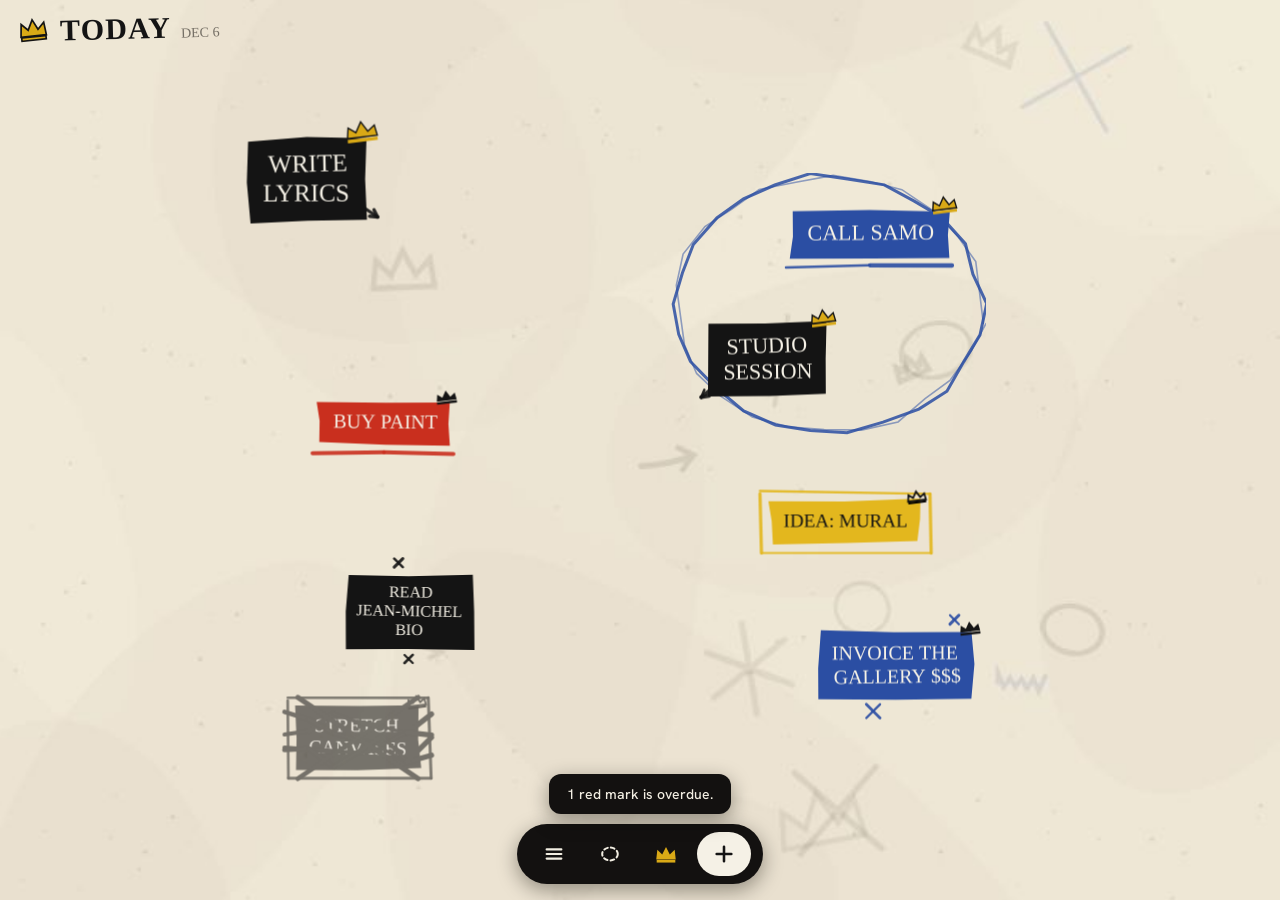
==== basquiat/index.html @ f9c1f197 "added basquiat" ====
<!DOCTYPE html>
<html lang="en">
<head>
  <meta charset="UTF-8" />
  <meta name="viewport" content="width=device-width, initial-scale=1.0, maximum-scale=1.0, user-scalable=no, viewport-fit=cover" />
  <meta name="theme-color" content="#efe7d6" />
  <title>Basquiat / Todo — Todada</title>
  <link rel="preconnect" href="https://fonts.googleapis.com" />
  <link rel="preconnect" href="https://fonts.gstatic.com" crossorigin />
  <link href="https://fonts.googleapis.com/css2?family=Permanent+Marker&family=Hanken+Grotesk:wght@400;600;700&display=swap" rel="stylesheet" />
  <link rel="stylesheet" href="style.css?v=3" />
</head>
<body>

  <!-- The canvas. Tasks live as marks. -->
  <div class="stage" id="stage">
    <div class="rings" id="rings"></div>
    <div class="marks" id="marks"></div>
    <canvas class="scratch" id="scratch"></canvas>
    <div class="hint" id="hint" hidden>
      <p>NOT JUST TASKS.<br/>MARKS.</p>
      <p class="hint-sub">tap + and draw something</p>
    </div>
  </div>

  <header class="topbar">
    <svg class="crown-logo" viewBox="0 0 24 18" aria-hidden="true"><path d="M3 14 L4 5 L8.5 9.5 L12 2.5 L15.5 9.5 L20 5 L21 14 Z" /><rect x="3.4" y="14.5" width="17.2" height="2.4" /></svg>
    <h1 class="day-title" id="dayTitle">Today</h1>
    <span class="day-date" id="dayDate"></span>
  </header>

  <!-- draw-mode chrome -->
  <div class="drawbar" id="drawbar" hidden>
    <button class="draw-cancel" id="drawCancel" aria-label="Cancel">✕</button>
    <div class="pens">
      <button class="pen" data-pen="black" aria-label="Black — major / focus"></button>
      <button class="pen" data-pen="red" aria-label="Red — urgent / fire"></button>
      <button class="pen" data-pen="blue" aria-label="Blue — work / projects"></button>
      <button class="pen" data-pen="yellow" aria-label="Yellow — ideas / maybe"></button>
    </div>
    <button class="draw-done" id="drawDone" aria-label="Done drawing">✓</button>
  </div>
  <div class="draw-hint" id="drawHint" hidden>MAKE A MARK.<br/><span>a box, a line, a crown, a scribble</span></div>
  <div class="draw-hint lasso-hint" id="lassoHint" hidden>BUILD A CREW.<br/><span>circle the marks that move together</span></div>

  <nav class="bottombar" id="bottombar">
    <button class="bar-btn" id="layersBtn" aria-label="Layers">
      <svg viewBox="0 0 24 24" fill="none" stroke="currentColor" stroke-width="2.4" stroke-linecap="round"><path d="M4 7h16M4 12h16M4 17h16"/></svg>
    </button>
    <button class="bar-btn" id="lassoBtn" aria-label="Lasso a crew">
      <svg viewBox="0 0 24 24" fill="none" stroke="currentColor" stroke-width="2.2" stroke-linecap="round" stroke-dasharray="4 3.4"><ellipse cx="12" cy="12" rx="8.5" ry="7"/></svg>
    </button>
    <button class="bar-btn crown-btn" id="crownBtn" aria-label="The day">
      <svg viewBox="0 0 24 18"><path d="M3 14 L4 5 L8.5 9.5 L12 2.5 L15.5 9.5 L20 5 L21 14 Z"/><rect x="3.4" y="14.5" width="17.2" height="2.4"/></svg>
    </button>
    <button class="bar-btn add-btn" id="addBtn" aria-label="Make a mark">
      <svg viewBox="0 0 24 24" fill="none" stroke="currentColor" stroke-width="2.8" stroke-linecap="round"><path d="M12 4v16M4 12h16"/></svg>
    </button>
  </nav>

  <!-- name-it overlay -->
  <div class="name-overlay" id="nameOverlay" hidden>
    <div class="name-block">
      <textarea id="nameInput" rows="2" placeholder="GIVE IT VOICE" maxlength="60" autocomplete="off"></textarea>
      <div class="name-actions">
        <button id="nameCancel">SCRAP IT</button>
        <button id="nameDone">MAKE IT</button>
      </div>
    </div>
  </div>

  <!-- inspect panel -->
  <div class="backdrop" id="backdrop" hidden></div>
  <section class="panel" id="inspect" hidden></section>

  <!-- layers sheet -->
  <section class="panel" id="layersSheet" hidden>
    <div class="panel-head">
      <h2>Layers</h2>
      <button class="panel-x" data-close aria-label="Close">✕</button>
    </div>
    <ul class="layer-list" id="layerList"></ul>
    <p class="panel-note">Show or hide layers. Each layer is a different mood, world, or context.</p>
  </section>

  <!-- the day sheet: notices, palette, archive -->
  <section class="panel" id="daySheet" hidden>
    <div class="panel-head">
      <h2>The Day</h2>
      <button class="panel-x" data-close aria-label="Close">✕</button>
    </div>
    <ul class="notices" id="notices"></ul>
    <h3 class="panel-sub">The Colors</h3>
    <ul class="palette">
      <li><i style="background:#141414"></i>BLACK <span>major / focus</span></li>
      <li><i style="background:#c92f1e"></i>RED <span>urgent / fire</span></li>
      <li><i style="background:#2b4ea3"></i>BLUE <span>work / projects</span></li>
      <li><i style="background:#e3b71e"></i>YELLOW <span>ideas / maybe</span></li>
      <li><i style="background:#f5f1e6;outline:1px solid #555"></i>WHITE <span>done / ghosts</span></li>
    </ul>
    <div class="day-actions">
      <button id="saveImage">SAVE IMAGE</button>
      <button id="archiveDay">ARCHIVE DAY</button>
    </div>
  </section>

  <div class="toast" id="toast" hidden>
    <span id="toastText"></span>
    <button id="toastAction" hidden></button>
  </div>

  <script src="app.js?v=3"></script>
</body>
</html>
---- basquiat/style.css ----
/* Basquiat / Todo — not organized. not perfect. but real. */

* { box-sizing: border-box; margin: 0; padding: 0; }

[hidden] { display: none !important; }

:root {
  --paper: #efe7d6;
  --ink: #141414;
  --red: #c92f1e;
  --blue: #2b4ea3;
  --yellow: #e3b71e;
  --gold: #d9a916;
  --ghost: #f5f1e6;
  --chrome: #131110;
  --chrome-ink: #f2eee2;
  --chrome-dim: #9c968a;
  --font-marker: 'Permanent Marker', cursive;
  --font-body: 'Hanken Grotesk', system-ui, sans-serif;
  --safe-top: env(safe-area-inset-top, 0px);
  --safe-bottom: env(safe-area-inset-bottom, 0px);
}

html, body {
  height: 100%;
  overflow: hidden;
  overscroll-behavior: none;
  background: var(--paper);
  font-family: var(--font-body);
  color: var(--ink);
  -webkit-user-select: none;
  user-select: none;
  -webkit-touch-callout: none;
  -webkit-tap-highlight-color: transparent;
}

/* ---------- the canvas ---------- */

.stage {
  position: fixed;
  inset: 0;
  touch-action: none;
  background-color: var(--paper);
  background-size: cover;
  background-position: center;
  cursor: crosshair;
}

.rings, .marks { position: absolute; inset: 0; }
.rings { pointer-events: none; }
.ring { position: absolute; }
.ring canvas { display: block; }

.mark {
  position: absolute;
  translate: -50% -50%;
  cursor: pointer;
  transition: opacity 0.3s ease, filter 0.3s ease;
  will-change: left, top;
}
.mark canvas { display: block; pointer-events: none; }
.mark.done { opacity: 0.55; filter: grayscale(0.65); }
.mark.dragging { transition: none; z-index: 6; }
.mark.new { animation: stamp-in 0.28s cubic-bezier(0.2, 1.4, 0.4, 1) both; }
@keyframes stamp-in {
  from { scale: 1.5; opacity: 0; rotate: 3deg; }
  to   { scale: 1; opacity: 1; rotate: 0deg; }
}
.mark.fading { opacity: 0; scale: 0.7; transition: opacity 0.28s ease, scale 0.28s ease; }
.mark.slashing { animation: slash-jolt 0.3s ease both; }
@keyframes slash-jolt {
  0% { rotate: 0deg; } 30% { rotate: -3deg; scale: 0.97; }
  65% { rotate: 2deg; } 100% { rotate: 0deg; scale: 1; }
}

.scratch {
  position: absolute;
  inset: 0;
  width: 100%;
  height: 100%;
  pointer-events: none;
  z-index: 8;
}

.hint {
  position: absolute;
  left: 50%; top: 42%;
  translate: -50% -50%;
  text-align: center;
  pointer-events: none;
  font-family: var(--font-marker);
  font-size: 30px;
  line-height: 1.3;
  color: rgba(20, 17, 12, 0.4);
  rotate: -2deg;
  width: 90%;
}
.hint .hint-sub { font-size: 18px; margin-top: 16px; opacity: 0.8; }

/* ---------- chrome ---------- */

.topbar {
  position: fixed;
  top: calc(12px + var(--safe-top));
  left: 16px;
  display: flex;
  align-items: center;
  gap: 10px;
  pointer-events: none;
  z-index: 20;
}
.crown-logo {
  width: 34px; height: 26px;
  fill: var(--gold);
  stroke: var(--ink);
  stroke-width: 1.2;
  rotate: -6deg;
}
.day-title {
  font-family: var(--font-marker);
  font-size: 30px;
  letter-spacing: 0.04em;
  text-transform: uppercase;
  rotate: -1.5deg;
}
.day-date {
  font-family: var(--font-marker);
  font-size: 14px;
  color: rgba(20, 17, 12, 0.55);
  rotate: -2deg;
  margin-top: 8px;
}

.bottombar {
  position: fixed;
  bottom: calc(16px + var(--safe-bottom));
  left: 50%;
  translate: -50%;
  display: flex;
  align-items: center;
  gap: 6px;
  background: var(--chrome);
  border-radius: 999px;
  padding: 8px 12px;
  box-shadow: 0 6px 20px rgba(15, 12, 6, 0.4);
  z-index: 20;
}
.bar-btn {
  width: 50px; height: 44px;
  border: none;
  background: transparent;
  color: var(--chrome-ink);
  display: grid;
  place-items: center;
  cursor: pointer;
  border-radius: 999px;
  touch-action: manipulation;
}
.bar-btn svg { width: 22px; height: 22px; }
.bar-btn:active { scale: 0.9; }
.bar-btn.active { background: rgba(255, 255, 255, 0.14); }
.crown-btn svg { width: 26px; height: 20px; fill: var(--gold); }
.add-btn {
  background: var(--ghost);
  color: var(--ink);
  width: 54px;
}

/* ---------- draw mode ---------- */

.stage.drawing { cursor: crosshair; }
.stage.drawing .mark { pointer-events: none; }

.drawbar {
  position: fixed;
  bottom: calc(16px + var(--safe-bottom));
  left: 50%;
  translate: -50%;
  display: flex;
  align-items: center;
  gap: 14px;
  background: var(--chrome);
  border-radius: 999px;
  padding: 10px 14px;
  box-shadow: 0 6px 20px rgba(15, 12, 6, 0.4);
  z-index: 25;
}
.pens { display: flex; gap: 12px; }
.pen {
  width: 26px; height: 26px;
  border-radius: 50%;
  border: 2px solid transparent;
  cursor: pointer;
  padding: 0;
  touch-action: manipulation;
}
.pen[data-pen="black"]  { background: #2a251d; }
.pen[data-pen="red"]    { background: var(--red); }
.pen[data-pen="blue"]   { background: var(--blue); }
.pen[data-pen="yellow"] { background: var(--yellow); }
.pen.selected { border-color: var(--chrome-ink); scale: 1.15; }
.draw-cancel, .draw-done {
  width: 40px; height: 40px;
  border: none;
  border-radius: 50%;
  background: rgba(255, 255, 255, 0.1);
  color: var(--chrome-ink);
  font-size: 17px;
  cursor: pointer;
  touch-action: manipulation;
}
.draw-done { background: var(--ghost); color: var(--ink); font-weight: 700; }

.draw-hint {
  position: fixed;
  top: calc(64px + var(--safe-top));
  left: 50%;
  translate: -50%;
  z-index: 25;
  text-align: center;
  font-family: var(--font-marker);
  font-size: 22px;
  color: var(--ink);
  background: rgba(239, 231, 214, 0.85);
  padding: 8px 16px;
  border-radius: 8px;
  rotate: -1deg;
  pointer-events: none;
  width: max-content;
  max-width: 92vw;
}
.draw-hint span { font-size: 14px; opacity: 0.7; }

/* ---------- name-it ---------- */

.name-overlay {
  position: fixed;
  inset: 0;
  z-index: 60;
  background: rgba(20, 16, 10, 0.35);
  display: grid;
  place-items: center;
  padding: 24px;
}
.name-block {
  background: var(--chrome);
  width: min(88vw, 340px);
  padding: 22px 20px 14px;
  box-shadow: 8px 10px 0 rgba(15, 12, 6, 0.35);
  rotate: -1deg;
}
.name-block textarea {
  width: 100%;
  border: none;
  background: transparent;
  outline: none;
  resize: none;
  color: var(--chrome-ink);
  font-family: var(--font-marker);
  font-size: 30px;
  line-height: 1.2;
  text-transform: uppercase;
  caret-color: var(--gold);
}
.name-block textarea::placeholder { color: rgba(242, 238, 226, 0.35); }
.name-actions {
  display: flex;
  justify-content: space-between;
  margin-top: 14px;
}
.name-actions button {
  border: none;
  background: transparent;
  font-family: var(--font-marker);
  font-size: 15px;
  cursor: pointer;
  padding: 8px 10px;
  touch-action: manipulation;
}
#nameCancel { color: var(--chrome-dim); }
#nameDone { color: var(--gold); }

/* ---------- panels ---------- */

.backdrop {
  position: fixed;
  inset: 0;
  background: rgba(15, 12, 7, 0.45);
  z-index: 50;
  animation: fade-in 0.2s ease both;
}
@keyframes fade-in { from { opacity: 0; } }

.panel {
  position: fixed;
  left: 0; right: 0; bottom: 0;
  z-index: 60;
  background: var(--chrome);
  color: var(--chrome-ink);
  border-radius: 18px 18px 0 0;
  padding: 20px 20px calc(24px + var(--safe-bottom));
  box-shadow: 0 -10px 40px rgba(15, 12, 6, 0.5);
  animation: sheet-up 0.28s cubic-bezier(0.2, 0.9, 0.3, 1) both;
  max-height: 82vh;
  overflow-y: auto;
}
@keyframes sheet-up { from { translate: 0 60%; opacity: 0.4; } }

.panel-head {
  display: flex;
  align-items: center;
  justify-content: space-between;
  margin-bottom: 14px;
}
.panel-head h2 {
  font-family: var(--font-marker);
  font-size: 24px;
  letter-spacing: 0.05em;
  text-transform: uppercase;
}
.panel-x {
  border: none;
  background: rgba(255, 255, 255, 0.08);
  color: var(--chrome-ink);
  width: 32px; height: 32px;
  border-radius: 50%;
  font-size: 15px;
  cursor: pointer;
  touch-action: manipulation;
}
.panel-sub {
  font-family: var(--font-marker);
  font-size: 15px;
  letter-spacing: 0.08em;
  color: var(--chrome-dim);
  margin: 18px 4px 8px;
}
.panel-note {
  margin-top: 14px;
  font-size: 13px;
  color: var(--chrome-dim);
  text-align: center;
}

/* inspect */

.insp-title {
  font-family: var(--font-marker);
  font-size: 26px;
  line-height: 1.2;
  text-transform: uppercase;
  overflow-wrap: anywhere;
  flex: 1;
}
.insp-title input {
  width: 100%;
  border: none;
  background: rgba(255, 255, 255, 0.08);
  border-radius: 6px;
  padding: 4px 8px;
  outline: none;
  color: var(--chrome-ink);
  font: inherit;
  text-transform: uppercase;
}
.insp-row {
  display: flex;
  align-items: center;
  gap: 10px;
  margin-top: 14px;
}
.insp-label {
  font-size: 11px;
  font-weight: 700;
  letter-spacing: 0.12em;
  color: var(--chrome-dim);
  width: 64px;
  flex: none;
}
.crown-row { display: flex; gap: 4px; flex: 1; justify-content: space-between; }
.crown-pick {
  border: none;
  background: transparent;
  color: var(--chrome-dim);
  display: grid;
  place-items: center;
  gap: 2px;
  cursor: pointer;
  padding: 4px 2px;
  border-radius: 8px;
  font-size: 8.5px;
  font-weight: 700;
  letter-spacing: 0.06em;
  font-family: var(--font-body);
  touch-action: manipulation;
}
.crown-pick svg { width: 22px; height: 17px; fill: none; stroke: currentColor; stroke-width: 1.6; }
.crown-pick.on { background: rgba(255, 255, 255, 0.1); color: var(--gold); }
.crown-pick.on svg { fill: var(--gold); stroke: var(--gold); }
.chip-row { display: flex; gap: 8px; flex-wrap: wrap; flex: 1; }
.chip {
  border: 1px solid rgba(255, 255, 255, 0.2);
  background: transparent;
  color: var(--chrome-ink);
  font-family: var(--font-body);
  font-size: 12px;
  font-weight: 600;
  padding: 6px 11px;
  border-radius: 999px;
  cursor: pointer;
  touch-action: manipulation;
}
.chip.on { background: var(--chrome-ink); color: var(--chrome); border-color: var(--chrome-ink); }
.color-row { display: flex; gap: 10px; flex: 1; }
.color-pick {
  width: 24px; height: 24px;
  border-radius: 50%;
  border: 2px solid transparent;
  cursor: pointer;
  padding: 0;
  touch-action: manipulation;
}
.color-pick.on { border-color: var(--chrome-ink); }
.insp-due {
  flex: 1;
  border: none;
  background: rgba(255, 255, 255, 0.08);
  color: var(--chrome-ink);
  font-family: var(--font-body);
  font-size: 14px;
  font-weight: 600;
  padding: 9px 12px;
  border-radius: 8px;
  text-align: left;
  cursor: pointer;
  touch-action: manipulation;
}
.insp-due .overdue { color: #e0684f; }
.insp-notes {
  width: 100%;
  margin-top: 14px;
  border: none;
  background: rgba(255, 255, 255, 0.06);
  border-radius: 10px;
  padding: 10px 12px;
  outline: none;
  resize: none;
  color: var(--chrome-ink);
  font-family: var(--font-body);
  font-size: 14px;
  line-height: 1.4;
}
.insp-notes::placeholder { color: var(--chrome-dim); }
.insp-actions {
  display: flex;
  gap: 10px;
  margin-top: 16px;
}
.insp-actions button {
  flex: 1;
  border: none;
  background: rgba(255, 255, 255, 0.08);
  color: var(--chrome-ink);
  font-family: var(--font-marker);
  font-size: 14px;
  padding: 12px 6px;
  border-radius: 10px;
  cursor: pointer;
  touch-action: manipulation;
}
.insp-actions .primary { background: var(--ghost); color: var(--ink); }
.insp-actions .danger { color: #e0684f; }
.insp-date { position: absolute; width: 1px; height: 1px; opacity: 0; pointer-events: none; }

/* layers */

.layer-list { list-style: none; }
.layer-row {
  display: flex;
  align-items: center;
  gap: 13px;
  padding: 10px 6px;
}
.layer-swatch {
  width: 30px; height: 24px;
  flex: none;
  display: grid;
  place-items: center;
}
.layer-swatch i { width: 100%; height: 100%; }
.layer-name {
  flex: 1;
  font-family: var(--font-marker);
  font-size: 17px;
  letter-spacing: 0.06em;
  text-transform: uppercase;
}
.layer-count { font-size: 13px; color: var(--chrome-dim); }
.eye-btn {
  border: none;
  background: transparent;
  color: var(--chrome-ink);
  width: 40px; height: 36px;
  display: grid;
  place-items: center;
  cursor: pointer;
  touch-action: manipulation;
}
.eye-btn svg { width: 21px; height: 21px; fill: none; stroke: currentColor; stroke-width: 1.8; }
.eye-btn.off { color: var(--chrome-dim); opacity: 0.6; }

/* the day */

.notices { list-style: none; display: grid; gap: 8px; }
.notices li {
  display: flex;
  align-items: center;
  gap: 12px;
  background: rgba(239, 231, 214, 0.92);
  color: var(--ink);
  border-radius: 10px;
  padding: 11px 14px;
  font-size: 14px;
  font-weight: 600;
}
.notices li svg { width: 20px; height: 15px; fill: var(--gold); stroke: var(--ink); stroke-width: 1; flex: none; }
.notices .quiet { background: rgba(255, 255, 255, 0.06); color: var(--chrome-dim); font-weight: 400; }

.palette { list-style: none; display: grid; gap: 7px; }
.palette li {
  display: flex;
  align-items: center;
  gap: 11px;
  font-family: var(--font-marker);
  font-size: 14px;
  letter-spacing: 0.05em;
}
.palette li span {
  font-family: var(--font-body);
  font-size: 12.5px;
  color: var(--chrome-dim);
  letter-spacing: 0;
}
.palette li i { width: 16px; height: 16px; border-radius: 3px; flex: none; }

.day-actions { display: flex; gap: 10px; margin-top: 20px; }
.day-actions button {
  flex: 1;
  border: 1px solid rgba(255, 255, 255, 0.18);
  background: transparent;
  color: var(--chrome-ink);
  font-family: var(--font-marker);
  font-size: 14px;
  letter-spacing: 0.06em;
  padding: 13px 6px;
  border-radius: 10px;
  cursor: pointer;
  touch-action: manipulation;
}

/* ---------- toast ---------- */

.toast {
  position: fixed;
  bottom: calc(86px + var(--safe-bottom));
  left: 50%;
  translate: -50%;
  z-index: 45;
  background: var(--chrome);
  color: var(--chrome-ink);
  font-size: 14px;
  font-weight: 500;
  padding: 11px 18px;
  border-radius: 12px;
  box-shadow: 0 6px 20px rgba(15, 12, 6, 0.4);
  display: flex;
  align-items: center;
  gap: 14px;
  max-width: 90vw;
  animation: fade-in 0.2s ease both;
}
.toast button {
  border: none;
  background: transparent;
  color: var(--gold);
  font-family: inherit;
  font-size: 14px;
  font-weight: 700;
  cursor: pointer;
  touch-action: manipulation;
}
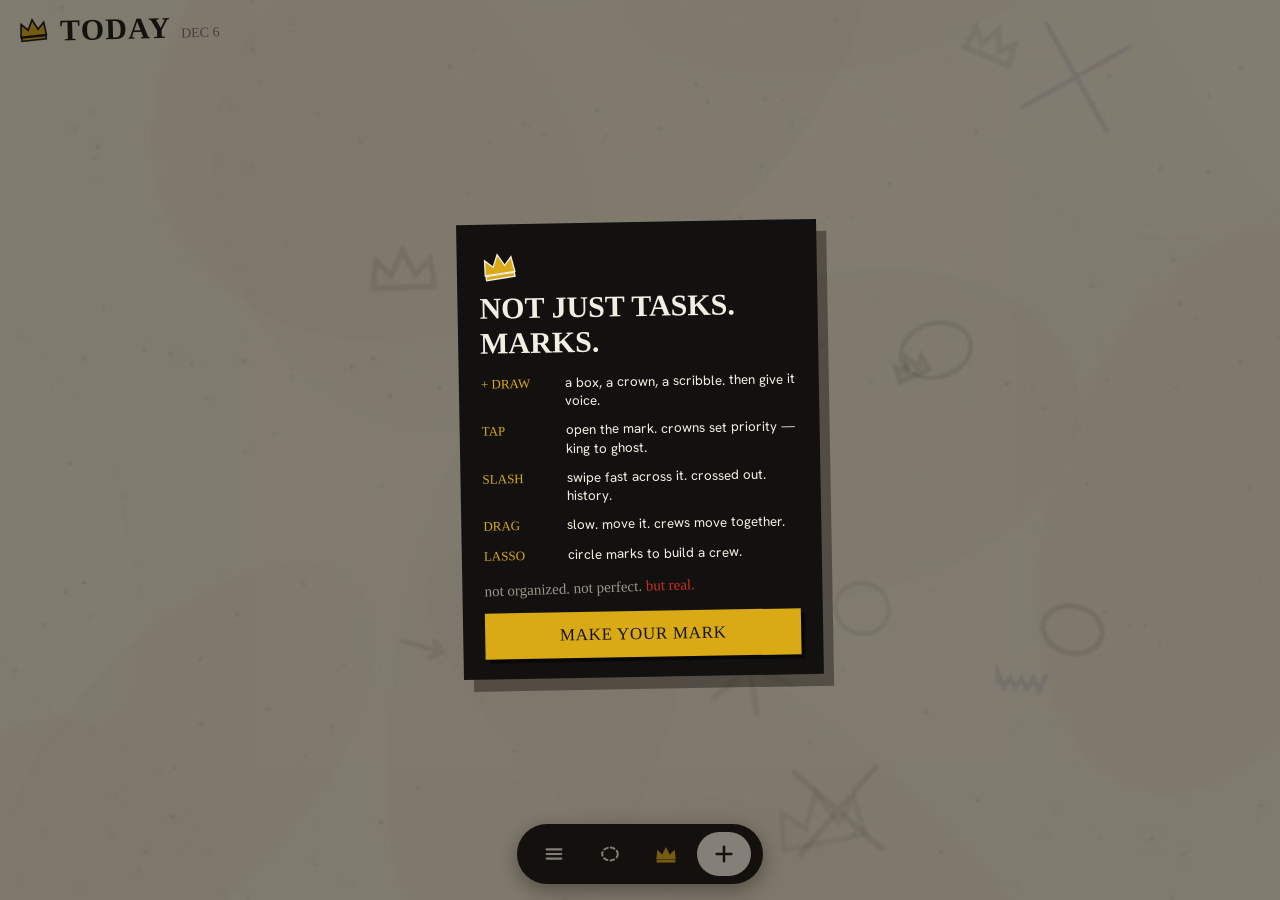
==== commit a1df1aa6: "add onboarding" ====
--- a/basquiat/index.html
+++ b/basquiat/index.html
@@ -8,7 +8,7 @@
   <link rel="preconnect" href="https://fonts.googleapis.com" />
   <link rel="preconnect" href="https://fonts.gstatic.com" crossorigin />
   <link href="https://fonts.googleapis.com/css2?family=Permanent+Marker&family=Hanken+Grotesk:wght@400;600;700&display=swap" rel="stylesheet" />
-  <link rel="stylesheet" href="style.css?v=3" />
+  <link rel="stylesheet" href="style.css?v=5" />
 </head>
 <body>
 
@@ -104,11 +104,28 @@
     </div>
   </section>
 
+  <!-- first-run onboarding -->
+  <div class="onboard" id="onboard" hidden>
+    <div class="onboard-card">
+      <svg class="ob-crown" viewBox="0 0 24 18"><path d="M3 14 L4 5 L8.5 9.5 L12 2.5 L15.5 9.5 L20 5 L21 14 Z"/><rect x="3.4" y="14.5" width="17.2" height="2.4"/></svg>
+      <h2>Not just tasks.<br/>Marks.</h2>
+      <ul class="ob-list">
+        <li><span class="ob-k">+ DRAW</span>a box, a crown, a scribble. then give it voice.</li>
+        <li><span class="ob-k">TAP</span>open the mark. crowns set priority — king to ghost.</li>
+        <li><span class="ob-k">SLASH</span>swipe fast across it. crossed out. history.</li>
+        <li><span class="ob-k">DRAG</span>slow. move it. crews move together.</li>
+        <li><span class="ob-k">LASSO</span>circle marks to build a crew.</li>
+      </ul>
+      <p class="ob-sub">not organized. not perfect. <em>but real.</em></p>
+      <button class="ob-go" id="onboardGo">MAKE YOUR MARK</button>
+    </div>
+  </div>
+
   <div class="toast" id="toast" hidden>
     <span id="toastText"></span>
     <button id="toastAction" hidden></button>
   </div>
 
-  <script src="app.js?v=3"></script>
+  <script src="app.js?v=5"></script>
 </body>
 </html>
--- a/basquiat/style.css
+++ b/basquiat/style.css
@@ -589,3 +589,84 @@
   cursor: pointer;
   touch-action: manipulation;
 }
+
+/* ---------- onboarding ---------- */
+
+.onboard {
+  position: fixed;
+  inset: 0;
+  z-index: 70;
+  background: rgba(20, 16, 10, 0.5);
+  display: grid;
+  place-items: center;
+  padding: 20px;
+  animation: fade-in 0.25s ease both;
+}
+.onboard-card {
+  position: relative;
+  background: var(--chrome);
+  color: var(--chrome-ink);
+  padding: 26px 22px 20px;
+  width: min(92vw, 360px);
+  box-shadow: 10px 12px 0 rgba(15, 12, 6, 0.4);
+  rotate: -1deg;
+}
+.ob-crown {
+  width: 40px; height: 30px;
+  fill: var(--gold);
+  stroke: var(--chrome-ink);
+  stroke-width: 0.8;
+  rotate: -8deg;
+  margin-bottom: 6px;
+}
+.onboard-card h2 {
+  font-family: var(--font-marker);
+  font-size: 30px;
+  line-height: 1.15;
+  text-transform: uppercase;
+  margin-bottom: 14px;
+}
+.onboard-card .ob-list {
+  list-style: none;
+  display: grid;
+  gap: 11px;
+  margin-bottom: 16px;
+}
+.onboard-card .ob-list li {
+  display: flex;
+  align-items: baseline;
+  gap: 10px;
+  font-size: 13.5px;
+  line-height: 1.35;
+  color: var(--chrome-ink);
+}
+.ob-k {
+  font-family: var(--font-marker);
+  font-size: 13px;
+  color: var(--gold);
+  flex: none;
+  width: 74px;
+}
+.ob-sub {
+  font-family: var(--font-marker);
+  font-size: 15px;
+  color: var(--chrome-dim);
+  rotate: -1deg;
+}
+.ob-sub em { color: var(--red); font-style: normal; }
+.onboard-card .ob-go {
+  display: block;
+  width: 100%;
+  margin-top: 16px;
+  border: none;
+  background: var(--gold);
+  color: var(--ink);
+  font-family: var(--font-marker);
+  font-size: 17px;
+  letter-spacing: 0.04em;
+  padding: 13px;
+  cursor: pointer;
+  touch-action: manipulation;
+  box-shadow: 4px 4px 0 rgba(0, 0, 0, 0.5);
+}
+.onboard-card .ob-go:active { translate: 2px 2px; box-shadow: 2px 2px 0 rgba(0, 0, 0, 0.5); }
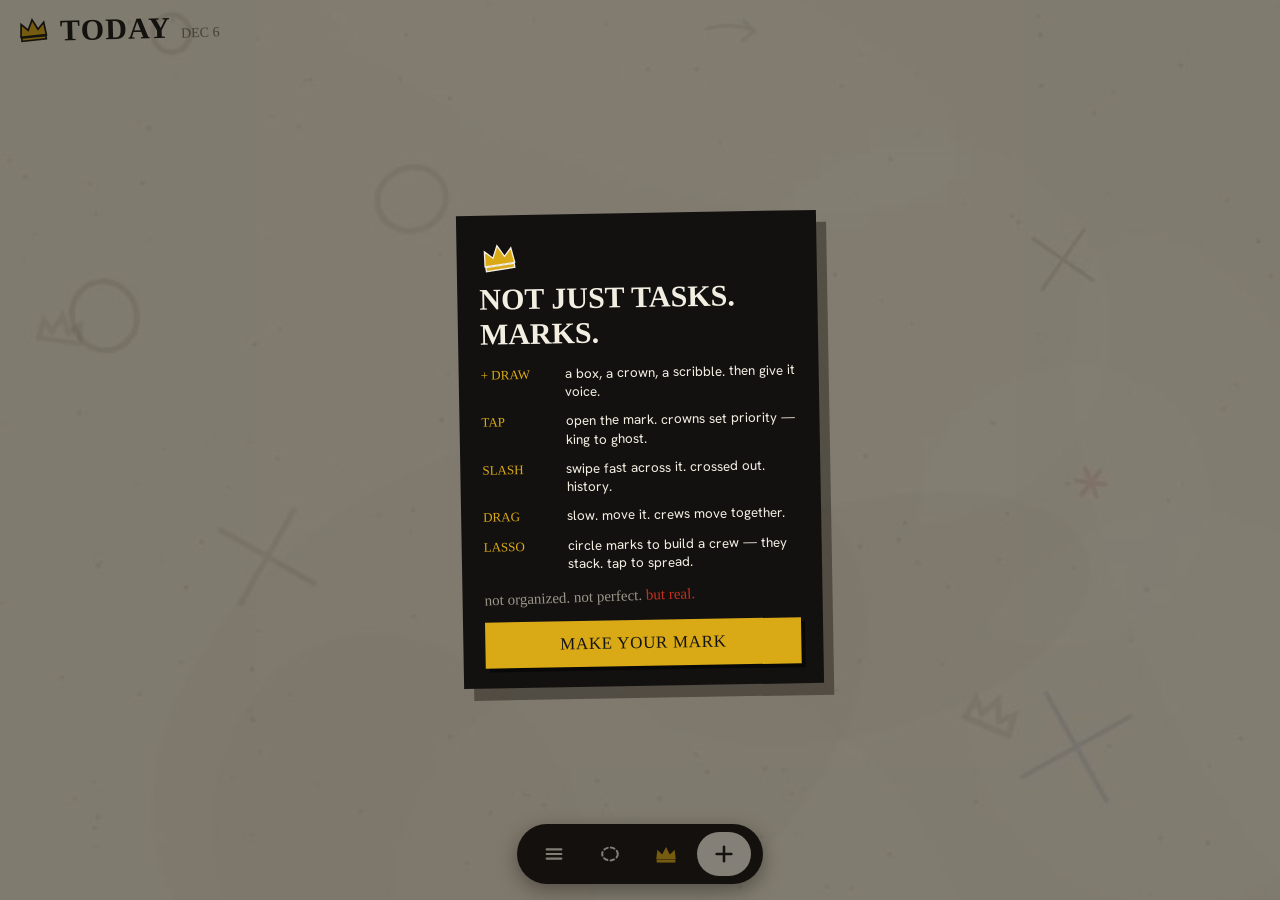
==== commit 5bed2936: "polish basquiat" ====
--- a/basquiat/index.html
+++ b/basquiat/index.html
@@ -8,19 +8,22 @@
   <link rel="preconnect" href="https://fonts.googleapis.com" />
   <link rel="preconnect" href="https://fonts.gstatic.com" crossorigin />
   <link href="https://fonts.googleapis.com/css2?family=Permanent+Marker&family=Hanken+Grotesk:wght@400;600;700&display=swap" rel="stylesheet" />
-  <link rel="stylesheet" href="style.css?v=5" />
+  <link rel="stylesheet" href="style.css?v=16" />
 </head>
 <body>
 
   <!-- The canvas. Tasks live as marks. -->
   <div class="stage" id="stage">
-    <div class="rings" id="rings"></div>
-    <div class="marks" id="marks"></div>
+    <div class="world" id="world">
+      <div class="rings" id="rings"></div>
+      <div class="marks" id="marks"></div>
+    </div>
     <canvas class="scratch" id="scratch"></canvas>
     <div class="hint" id="hint" hidden>
       <p>NOT JUST TASKS.<br/>MARKS.</p>
       <p class="hint-sub">tap + and draw something</p>
     </div>
+    <div class="scrollbar" id="scrollbar" hidden></div>
   </div>
 
   <header class="topbar">
@@ -44,7 +47,7 @@
   <div class="draw-hint lasso-hint" id="lassoHint" hidden>BUILD A CREW.<br/><span>circle the marks that move together</span></div>
 
   <nav class="bottombar" id="bottombar">
-    <button class="bar-btn" id="layersBtn" aria-label="Layers">
+    <button class="bar-btn" id="layersBtn" aria-label="Focus">
       <svg viewBox="0 0 24 24" fill="none" stroke="currentColor" stroke-width="2.4" stroke-linecap="round"><path d="M4 7h16M4 12h16M4 17h16"/></svg>
     </button>
     <button class="bar-btn" id="lassoBtn" aria-label="Lasso a crew">
@@ -61,6 +64,7 @@
   <!-- name-it overlay -->
   <div class="name-overlay" id="nameOverlay" hidden>
     <div class="name-block">
+      <div class="name-shape" id="nameShape" hidden></div>
       <textarea id="nameInput" rows="2" placeholder="GIVE IT VOICE" maxlength="60" autocomplete="off"></textarea>
       <div class="name-actions">
         <button id="nameCancel">SCRAP IT</button>
@@ -76,11 +80,10 @@
   <!-- layers sheet -->
   <section class="panel" id="layersSheet" hidden>
     <div class="panel-head">
-      <h2>Layers</h2>
+      <h2>Focus</h2>
       <button class="panel-x" data-close aria-label="Close">✕</button>
     </div>
-    <ul class="layer-list" id="layerList"></ul>
-    <p class="panel-note">Show or hide layers. Each layer is a different mood, world, or context.</p>
+    <div class="focus-row" id="layerList"></div>
   </section>
 
   <!-- the day sheet: notices, palette, archive -->
@@ -90,14 +93,6 @@
       <button class="panel-x" data-close aria-label="Close">✕</button>
     </div>
     <ul class="notices" id="notices"></ul>
-    <h3 class="panel-sub">The Colors</h3>
-    <ul class="palette">
-      <li><i style="background:#141414"></i>BLACK <span>major / focus</span></li>
-      <li><i style="background:#c92f1e"></i>RED <span>urgent / fire</span></li>
-      <li><i style="background:#2b4ea3"></i>BLUE <span>work / projects</span></li>
-      <li><i style="background:#e3b71e"></i>YELLOW <span>ideas / maybe</span></li>
-      <li><i style="background:#f5f1e6;outline:1px solid #555"></i>WHITE <span>done / ghosts</span></li>
-    </ul>
     <div class="day-actions">
       <button id="saveImage">SAVE IMAGE</button>
       <button id="archiveDay">ARCHIVE DAY</button>
@@ -114,7 +109,7 @@
         <li><span class="ob-k">TAP</span>open the mark. crowns set priority — king to ghost.</li>
         <li><span class="ob-k">SLASH</span>swipe fast across it. crossed out. history.</li>
         <li><span class="ob-k">DRAG</span>slow. move it. crews move together.</li>
-        <li><span class="ob-k">LASSO</span>circle marks to build a crew.</li>
+        <li><span class="ob-k">LASSO</span>circle marks to build a crew — they stack. tap to spread.</li>
       </ul>
       <p class="ob-sub">not organized. not perfect. <em>but real.</em></p>
       <button class="ob-go" id="onboardGo">MAKE YOUR MARK</button>
@@ -126,6 +121,6 @@
     <button id="toastAction" hidden></button>
   </div>
 
-  <script src="app.js?v=5"></script>
+  <script src="app.js?v=16"></script>
 </body>
 </html>
--- a/basquiat/style.css
+++ b/basquiat/style.css
@@ -39,14 +39,43 @@
 .stage {
   position: fixed;
   inset: 0;
+  overflow: hidden;
   touch-action: none;
   background-color: var(--paper);
-  background-size: cover;
-  background-position: center;
   cursor: crosshair;
 }
 
+.world {
+  position: absolute;
+  left: 0; top: 0;
+  width: 100%;
+  height: 300%; /* grows on demand — app.js sets the real height inline */
+  background-size: 100% auto;
+  background-repeat: repeat-y;
+  background-position: top;
+  transform-origin: 0 0;
+  will-change: translate, scale;
+}
+.world.anim { transition: translate 0.38s cubic-bezier(0.3, 0.9, 0.3, 1), scale 0.38s cubic-bezier(0.3, 0.9, 0.3, 1); }
+.stage { transition: background-color 0.38s ease; }
+.stage.overview { background-color: #cfc5ac; cursor: zoom-in; }
+.stage.overview .mark { cursor: zoom-in; }
+.stage.overview .world {
+  box-shadow: 0 10px 40px rgba(20, 16, 10, 0.4);
+  outline: 1px solid rgba(20, 16, 10, 0.2);
+}
 .rings, .marks { position: absolute; inset: 0; }
+.scrollbar {
+  position: absolute;
+  right: 4px;
+  width: 3px;
+  border-radius: 2px;
+  background: rgba(20, 16, 10, 0.35);
+  pointer-events: none;
+  opacity: 0;
+  transition: opacity 0.25s ease;
+  z-index: 5;
+}
 .rings { pointer-events: none; }
 .ring { position: absolute; }
 .ring canvas { display: block; }
@@ -61,6 +90,7 @@
 .mark canvas { display: block; pointer-events: none; }
 .mark.done { opacity: 0.55; filter: grayscale(0.65); }
 .mark.dragging { transition: none; z-index: 6; }
+.mark.anim { transition: left 0.32s ease, top 0.32s ease, translate 0.32s ease, opacity 0.3s ease, filter 0.3s ease; }
 .mark.new { animation: stamp-in 0.28s cubic-bezier(0.2, 1.4, 0.4, 1) both; }
 @keyframes stamp-in {
   from { scale: 1.5; opacity: 0; rotate: 3deg; }
@@ -263,6 +293,14 @@
   caret-color: var(--gold);
 }
 .name-block textarea::placeholder { color: rgba(242, 238, 226, 0.35); }
+.name-shape {
+  font-family: var(--font-marker);
+  font-size: 13px;
+  letter-spacing: 0.06em;
+  color: var(--gold);
+  margin-bottom: 8px;
+  rotate: -0.6deg;
+}
 .name-actions {
   display: flex;
   justify-content: space-between;
@@ -327,13 +365,6 @@
   font-size: 15px;
   cursor: pointer;
   touch-action: manipulation;
-}
-.panel-sub {
-  font-family: var(--font-marker);
-  font-size: 15px;
-  letter-spacing: 0.08em;
-  color: var(--chrome-dim);
-  margin: 18px 4px 8px;
 }
 .panel-note {
   margin-top: 14px;
@@ -415,12 +446,12 @@
 .color-pick {
   width: 24px; height: 24px;
   border-radius: 50%;
-  border: 2px solid transparent;
+  border: 2px solid rgba(242, 238, 226, 0.35);
   cursor: pointer;
   padding: 0;
   touch-action: manipulation;
 }
-.color-pick.on { border-color: var(--chrome-ink); }
+.color-pick.on { box-shadow: 0 0 0 2px var(--chrome), 0 0 0 4px var(--chrome-ink); }
 .insp-due {
   flex: 1;
   border: none;
@@ -472,42 +503,27 @@
 .insp-actions .danger { color: #e0684f; }
 .insp-date { position: absolute; width: 1px; height: 1px; opacity: 0; pointer-events: none; }
 
-/* layers */
-
-.layer-list { list-style: none; }
-.layer-row {
-  display: flex;
-  align-items: center;
-  gap: 13px;
-  padding: 10px 6px;
-}
-.layer-swatch {
-  width: 30px; height: 24px;
-  flex: none;
-  display: grid;
-  place-items: center;
-}
-.layer-swatch i { width: 100%; height: 100%; }
-.layer-name {
-  flex: 1;
-  font-family: var(--font-marker);
-  font-size: 17px;
-  letter-spacing: 0.06em;
-  text-transform: uppercase;
-}
-.layer-count { font-size: 13px; color: var(--chrome-dim); }
-.eye-btn {
-  border: none;
-  background: transparent;
-  color: var(--chrome-ink);
-  width: 40px; height: 36px;
-  display: grid;
-  place-items: center;
-  cursor: pointer;
-  touch-action: manipulation;
-}
-.eye-btn svg { width: 21px; height: 21px; fill: none; stroke: currentColor; stroke-width: 1.8; }
-.eye-btn.off { color: var(--chrome-dim); opacity: 0.6; }
+/* focus (color filter) */
+
+.focus-row {
+  display: flex;
+  justify-content: center;
+  gap: 22px;
+  padding: 14px 6px 18px;
+}
+.focus-swatch {
+  width: 40px; height: 40px;
+  border-radius: 50%;
+  border: 2px solid rgba(242, 238, 226, 0.35);
+  padding: 0;
+  cursor: pointer;
+  touch-action: manipulation;
+  opacity: 0.4;
+}
+.focus-swatch.on {
+  opacity: 1;
+  box-shadow: 0 0 0 3px var(--chrome), 0 0 0 6px var(--chrome-ink);
+}
 
 /* the day */
 
@@ -525,23 +541,6 @@
 }
 .notices li svg { width: 20px; height: 15px; fill: var(--gold); stroke: var(--ink); stroke-width: 1; flex: none; }
 .notices .quiet { background: rgba(255, 255, 255, 0.06); color: var(--chrome-dim); font-weight: 400; }
-
-.palette { list-style: none; display: grid; gap: 7px; }
-.palette li {
-  display: flex;
-  align-items: center;
-  gap: 11px;
-  font-family: var(--font-marker);
-  font-size: 14px;
-  letter-spacing: 0.05em;
-}
-.palette li span {
-  font-family: var(--font-body);
-  font-size: 12.5px;
-  color: var(--chrome-dim);
-  letter-spacing: 0;
-}
-.palette li i { width: 16px; height: 16px; border-radius: 3px; flex: none; }
 
 .day-actions { display: flex; gap: 10px; margin-top: 20px; }
 .day-actions button {
